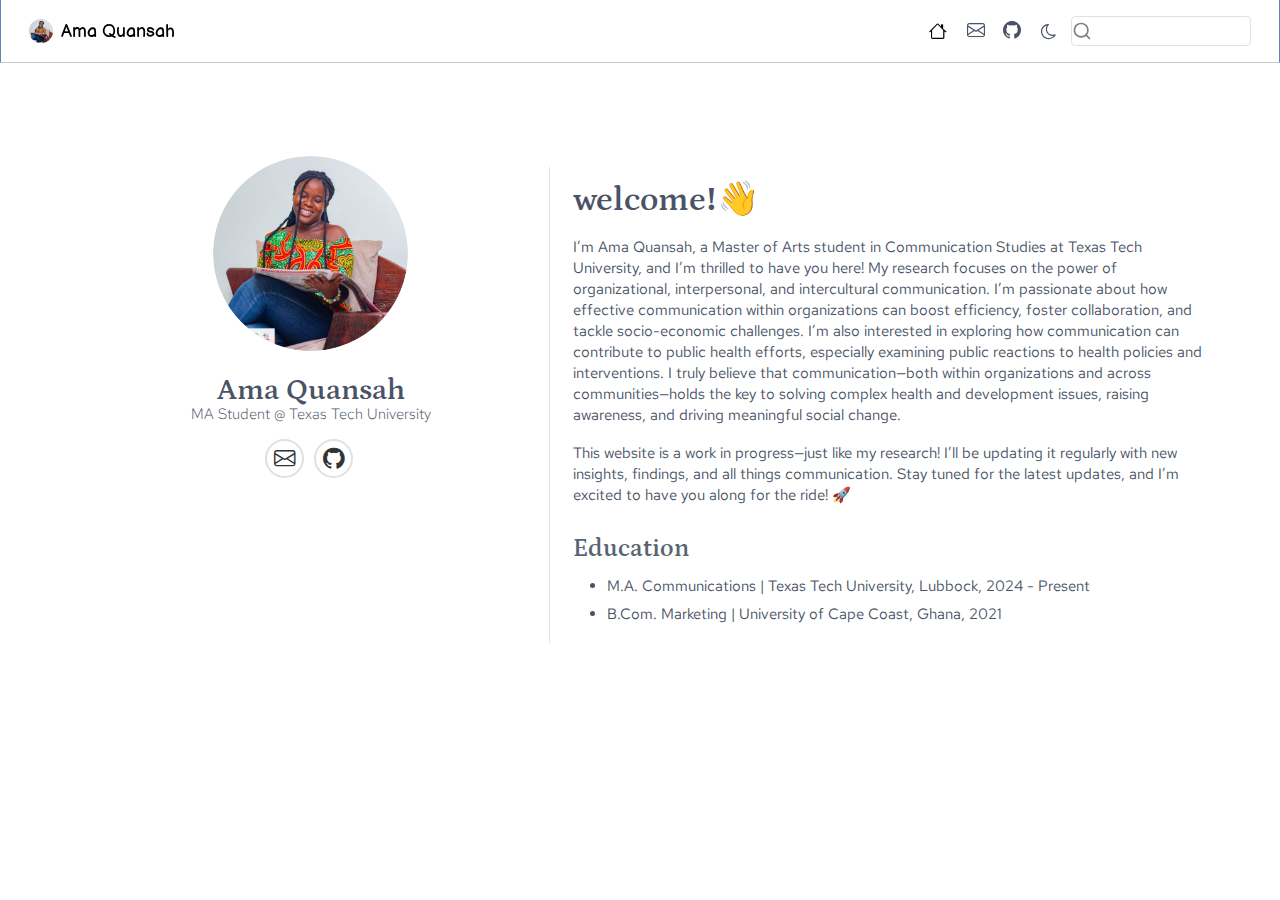
==== docs/index.html @ acfba5a3 "first webpage commit" ====
<!DOCTYPE html>
<html xmlns="http://www.w3.org/1999/xhtml" lang="en" xml:lang="en"><head>

<meta charset="utf-8">
<meta name="generator" content="quarto-1.5.54">

<meta name="viewport" content="width=device-width, initial-scale=1.0, user-scalable=yes">


<title>Ama Quansah</title>
<style>
code{white-space: pre-wrap;}
span.smallcaps{font-variant: small-caps;}
div.columns{display: flex; gap: min(4vw, 1.5em);}
div.column{flex: auto; overflow-x: auto;}
div.hanging-indent{margin-left: 1.5em; text-indent: -1.5em;}
ul.task-list{list-style: none;}
ul.task-list li input[type="checkbox"] {
  width: 0.8em;
  margin: 0 0.8em 0.2em -1em; /* quarto-specific, see https://github.com/quarto-dev/quarto-cli/issues/4556 */ 
  vertical-align: middle;
}
</style>


<script src="site_libs/quarto-nav/quarto-nav.js"></script>
<script src="site_libs/clipboard/clipboard.min.js"></script>
<script src="site_libs/quarto-search/autocomplete.umd.js"></script>
<script src="site_libs/quarto-search/fuse.min.js"></script>
<script src="site_libs/quarto-search/quarto-search.js"></script>
<meta name="quarto:offset" content="./">
<link href="./assets/imgs/ama.png" rel="icon" type="image/png">
<script src="site_libs/quarto-html/quarto.js"></script>
<script src="site_libs/quarto-html/popper.min.js"></script>
<script src="site_libs/quarto-html/tippy.umd.min.js"></script>
<link href="site_libs/quarto-html/tippy.css" rel="stylesheet">
<link href="site_libs/quarto-html/quarto-syntax-highlighting.css" rel="stylesheet" id="quarto-text-highlighting-styles">
<script src="site_libs/bootstrap/bootstrap.min.js"></script>
<link href="site_libs/bootstrap/bootstrap-icons.css" rel="stylesheet">
<link href="site_libs/bootstrap/bootstrap.min.css" rel="stylesheet" id="quarto-bootstrap" data-mode="light">
<script id="quarto-search-options" type="application/json">{
  "location": "navbar",
  "copy-button": false,
  "collapse-after": 3,
  "panel-placement": "end",
  "type": "textbox",
  "limit": 15,
  "keyboard-shortcut": [
    "f",
    "/",
    "s"
  ],
  "language": {
    "search-no-results-text": "No results",
    "search-matching-documents-text": "matching documents",
    "search-copy-link-title": "Copy link to search",
    "search-hide-matches-text": "Hide additional matches",
    "search-more-match-text": "more match in this document",
    "search-more-matches-text": "more matches in this document",
    "search-clear-button-title": "Clear",
    "search-text-placeholder": "",
    "search-detached-cancel-button-title": "Cancel",
    "search-submit-button-title": "Submit",
    "search-label": "Search"
  }
}</script>
<style>html{ scroll-behavior: smooth; }</style>


</head>

<body class="nav-fixed">

<div id="quarto-search-results"></div>
  <header id="quarto-header" class="headroom fixed-top">
    <nav class="navbar navbar-expand-lg " data-bs-theme="dark">
      <div class="navbar-container container-fluid">
      <div class="navbar-brand-container mx-auto">
    <a href="./index.html" class="navbar-brand navbar-brand-logo">
    <img src="./assets/imgs/ama.png" alt="" class="navbar-logo">
    </a>
    <a class="navbar-brand" href="./index.html">
    <span class="navbar-title">Ama Quansah</span>
    </a>
  </div>
            <div id="quarto-search" class="" title="Search"></div>
          <button class="navbar-toggler" type="button" data-bs-toggle="collapse" data-bs-target="#navbarCollapse" aria-controls="navbarCollapse" role="menu" aria-expanded="false" aria-label="Toggle navigation" onclick="if (window.quartoToggleHeadroom) { window.quartoToggleHeadroom(); }">
  <span class="navbar-toggler-icon"></span>
</button>
          <div class="collapse navbar-collapse" id="navbarCollapse">
            <ul class="navbar-nav navbar-nav-scroll ms-auto">
  <li class="nav-item">
    <a class="nav-link active" href="./index.html" aria-current="page"> <i class="bi bi-house" role="img">
</i> 
<span class="menu-text"> </span></a>
  </li>  
  <li class="nav-item compact">
    <a class="nav-link" href="./contact/index.html"> <i class="bi bi-envelope" role="img">
</i> 
<span class="menu-text"></span></a>
  </li>  
  <li class="nav-item compact">
    <a class="nav-link" href="https://github.com/amaquansah"> <i class="bi bi-github" role="img">
</i> 
<span class="menu-text"></span></a>
  </li>  
</ul>
          </div> <!-- /navcollapse -->
            <div class="quarto-navbar-tools">
</div>
      </div> <!-- /container-fluid -->
    </nav>
</header>
<!-- content -->
<div id="quarto-content" class="quarto-container page-columns page-rows-contents page-layout-full page-navbar">
<!-- sidebar -->
<!-- margin-sidebar -->
    
<!-- main -->
<main class="content column-page" id="quarto-document-content">
<link rel="stylesheet" href="https://cdnjs.cloudflare.com/ajax/libs/font-awesome/6.0.0-beta3/css/all.min.css">
<link rel="stylesheet" href="./assets/css/styles.css">
<link rel="stylesheet" href="./assets/theme.scss">
<link rel="stylesheet" href="https://cdnjs.cloudflare.com/ajax/libs/font-awesome/4.7.0/css/font-awesome.min.css">




<div class="quarto-about-trestles column-page">
  <div class="about-entity">
    <img src="assets/imgs/ama.png" class="about-image
  round " style="height: 13em; width: 13em;">
<header id="title-block-header" class="quarto-title-block default">
<div class="quarto-title">
<h1 class="title">Ama Quansah</h1>
<p class="subtitle lead">MA Student @ Texas Tech University</p>
</div>
<div class="quarto-title-meta column-page">
  </div>
</header>
    <div class="about-links">
  <a href="/contact/index.html" class="about-link" rel="" target="">
    <i class="bi bi-envelope"></i>
     <span class="about-link-text"></span>
  </a>
  <a href="https://github.com/amaquansah" class="about-link" rel="" target="">
    <i class="bi bi-github"></i>
     <span class="about-link-text"></span>
  </a>
</div>
  </div>
  <div class="about-contents"><div id="hero-heading">
<section id="welcome" class="level1">
<h1>welcome<span style="font-family:'Georgia';">!</span>👋</h1>
<p>I’m Ama Quansah, a Master of Arts student in Communication Studies at Texas Tech University, and I’m thrilled to have you here! My research focuses on the power of organizational, interpersonal, and intercultural communication. I’m passionate about how effective communication within organizations can boost efficiency, foster collaboration, and tackle socio-economic challenges. I’m also interested in exploring how communication can contribute to public health efforts, especially examining public reactions to health policies and interventions. I truly believe that communication—both within organizations and across communities—holds the key to solving complex health and development issues, raising awareness, and driving meaningful social change.</p>
<p>This website is a work in progress—just like my research! I’ll be updating it regularly with new insights, findings, and all things communication. Stay tuned for the latest updates, and I’m excited to have you along for the ride! 🚀</p>
<section id="education" class="level3">
<h3 data-anchor-id="education">Education</h3>
<ul>
    <li>
        M.A. Communications | Texas Tech University, Lubbock, 2024 - Present
    </li><div style="height: 6px;"></div>
    <li>
       B.Com. Marketing | University of Cape Coast, Ghana, 2021
    </li>
</ul>
</section>
</section>
</div></div>
</div>





</main> <!-- /main -->
<script id="quarto-html-after-body" type="application/javascript">
window.document.addEventListener("DOMContentLoaded", function (event) {
  const toggleBodyColorMode = (bsSheetEl) => {
    const mode = bsSheetEl.getAttribute("data-mode");
    const bodyEl = window.document.querySelector("body");
    if (mode === "dark") {
      bodyEl.classList.add("quarto-dark");
      bodyEl.classList.remove("quarto-light");
    } else {
      bodyEl.classList.add("quarto-light");
      bodyEl.classList.remove("quarto-dark");
    }
  }
  const toggleBodyColorPrimary = () => {
    const bsSheetEl = window.document.querySelector("link#quarto-bootstrap");
    if (bsSheetEl) {
      toggleBodyColorMode(bsSheetEl);
    }
  }
  toggleBodyColorPrimary();  
  const isCodeAnnotation = (el) => {
    for (const clz of el.classList) {
      if (clz.startsWith('code-annotation-')) {                     
        return true;
      }
    }
    return false;
  }
  const onCopySuccess = function(e) {
    // button target
    const button = e.trigger;
    // don't keep focus
    button.blur();
    // flash "checked"
    button.classList.add('code-copy-button-checked');
    var currentTitle = button.getAttribute("title");
    button.setAttribute("title", "Copied!");
    let tooltip;
    if (window.bootstrap) {
      button.setAttribute("data-bs-toggle", "tooltip");
      button.setAttribute("data-bs-placement", "left");
      button.setAttribute("data-bs-title", "Copied!");
      tooltip = new bootstrap.Tooltip(button, 
        { trigger: "manual", 
          customClass: "code-copy-button-tooltip",
          offset: [0, -8]});
      tooltip.show();    
    }
    setTimeout(function() {
      if (tooltip) {
        tooltip.hide();
        button.removeAttribute("data-bs-title");
        button.removeAttribute("data-bs-toggle");
        button.removeAttribute("data-bs-placement");
      }
      button.setAttribute("title", currentTitle);
      button.classList.remove('code-copy-button-checked');
    }, 1000);
    // clear code selection
    e.clearSelection();
  }
  const getTextToCopy = function(trigger) {
      const codeEl = trigger.previousElementSibling.cloneNode(true);
      for (const childEl of codeEl.children) {
        if (isCodeAnnotation(childEl)) {
          childEl.remove();
        }
      }
      return codeEl.innerText;
  }
  const clipboard = new window.ClipboardJS('.code-copy-button:not([data-in-quarto-modal])', {
    text: getTextToCopy
  });
  clipboard.on('success', onCopySuccess);
  if (window.document.getElementById('quarto-embedded-source-code-modal')) {
    // For code content inside modals, clipBoardJS needs to be initialized with a container option
    // TODO: Check when it could be a function (https://github.com/zenorocha/clipboard.js/issues/860)
    const clipboardModal = new window.ClipboardJS('.code-copy-button[data-in-quarto-modal]', {
      text: getTextToCopy,
      container: window.document.getElementById('quarto-embedded-source-code-modal')
    });
    clipboardModal.on('success', onCopySuccess);
  }
    var localhostRegex = new RegExp(/^(?:http|https):\/\/localhost\:?[0-9]*\//);
    var mailtoRegex = new RegExp(/^mailto:/);
      var filterRegex = new RegExp('/' + window.location.host + '/');
    var isInternal = (href) => {
        return filterRegex.test(href) || localhostRegex.test(href) || mailtoRegex.test(href);
    }
    // Inspect non-navigation links and adorn them if external
 	var links = window.document.querySelectorAll('a[href]:not(.nav-link):not(.navbar-brand):not(.toc-action):not(.sidebar-link):not(.sidebar-item-toggle):not(.pagination-link):not(.no-external):not([aria-hidden]):not(.dropdown-item):not(.quarto-navigation-tool):not(.about-link)');
    for (var i=0; i<links.length; i++) {
      const link = links[i];
      if (!isInternal(link.href)) {
        // undo the damage that might have been done by quarto-nav.js in the case of
        // links that we want to consider external
        if (link.dataset.originalHref !== undefined) {
          link.href = link.dataset.originalHref;
        }
      }
    }
  function tippyHover(el, contentFn, onTriggerFn, onUntriggerFn) {
    const config = {
      allowHTML: true,
      maxWidth: 500,
      delay: 100,
      arrow: false,
      appendTo: function(el) {
          return el.parentElement;
      },
      interactive: true,
      interactiveBorder: 10,
      theme: 'quarto',
      placement: 'bottom-start',
    };
    if (contentFn) {
      config.content = contentFn;
    }
    if (onTriggerFn) {
      config.onTrigger = onTriggerFn;
    }
    if (onUntriggerFn) {
      config.onUntrigger = onUntriggerFn;
    }
    window.tippy(el, config); 
  }
  const noterefs = window.document.querySelectorAll('a[role="doc-noteref"]');
  for (var i=0; i<noterefs.length; i++) {
    const ref = noterefs[i];
    tippyHover(ref, function() {
      // use id or data attribute instead here
      let href = ref.getAttribute('data-footnote-href') || ref.getAttribute('href');
      try { href = new URL(href).hash; } catch {}
      const id = href.replace(/^#\/?/, "");
      const note = window.document.getElementById(id);
      if (note) {
        return note.innerHTML;
      } else {
        return "";
      }
    });
  }
  const xrefs = window.document.querySelectorAll('a.quarto-xref');
  const processXRef = (id, note) => {
    // Strip column container classes
    const stripColumnClz = (el) => {
      el.classList.remove("page-full", "page-columns");
      if (el.children) {
        for (const child of el.children) {
          stripColumnClz(child);
        }
      }
    }
    stripColumnClz(note)
    if (id === null || id.startsWith('sec-')) {
      // Special case sections, only their first couple elements
      const container = document.createElement("div");
      if (note.children && note.children.length > 2) {
        container.appendChild(note.children[0].cloneNode(true));
        for (let i = 1; i < note.children.length; i++) {
          const child = note.children[i];
          if (child.tagName === "P" && child.innerText === "") {
            continue;
          } else {
            container.appendChild(child.cloneNode(true));
            break;
          }
        }
        if (window.Quarto?.typesetMath) {
          window.Quarto.typesetMath(container);
        }
        return container.innerHTML
      } else {
        if (window.Quarto?.typesetMath) {
          window.Quarto.typesetMath(note);
        }
        return note.innerHTML;
      }
    } else {
      // Remove any anchor links if they are present
      const anchorLink = note.querySelector('a.anchorjs-link');
      if (anchorLink) {
        anchorLink.remove();
      }
      if (window.Quarto?.typesetMath) {
        window.Quarto.typesetMath(note);
      }
      // TODO in 1.5, we should make sure this works without a callout special case
      if (note.classList.contains("callout")) {
        return note.outerHTML;
      } else {
        return note.innerHTML;
      }
    }
  }
  for (var i=0; i<xrefs.length; i++) {
    const xref = xrefs[i];
    tippyHover(xref, undefined, function(instance) {
      instance.disable();
      let url = xref.getAttribute('href');
      let hash = undefined; 
      if (url.startsWith('#')) {
        hash = url;
      } else {
        try { hash = new URL(url).hash; } catch {}
      }
      if (hash) {
        const id = hash.replace(/^#\/?/, "");
        const note = window.document.getElementById(id);
        if (note !== null) {
          try {
            const html = processXRef(id, note.cloneNode(true));
            instance.setContent(html);
          } finally {
            instance.enable();
            instance.show();
          }
        } else {
          // See if we can fetch this
          fetch(url.split('#')[0])
          .then(res => res.text())
          .then(html => {
            const parser = new DOMParser();
            const htmlDoc = parser.parseFromString(html, "text/html");
            const note = htmlDoc.getElementById(id);
            if (note !== null) {
              const html = processXRef(id, note);
              instance.setContent(html);
            } 
          }).finally(() => {
            instance.enable();
            instance.show();
          });
        }
      } else {
        // See if we can fetch a full url (with no hash to target)
        // This is a special case and we should probably do some content thinning / targeting
        fetch(url)
        .then(res => res.text())
        .then(html => {
          const parser = new DOMParser();
          const htmlDoc = parser.parseFromString(html, "text/html");
          const note = htmlDoc.querySelector('main.content');
          if (note !== null) {
            // This should only happen for chapter cross references
            // (since there is no id in the URL)
            // remove the first header
            if (note.children.length > 0 && note.children[0].tagName === "HEADER") {
              note.children[0].remove();
            }
            const html = processXRef(null, note);
            instance.setContent(html);
          } 
        }).finally(() => {
          instance.enable();
          instance.show();
        });
      }
    }, function(instance) {
    });
  }
      let selectedAnnoteEl;
      const selectorForAnnotation = ( cell, annotation) => {
        let cellAttr = 'data-code-cell="' + cell + '"';
        let lineAttr = 'data-code-annotation="' +  annotation + '"';
        const selector = 'span[' + cellAttr + '][' + lineAttr + ']';
        return selector;
      }
      const selectCodeLines = (annoteEl) => {
        const doc = window.document;
        const targetCell = annoteEl.getAttribute("data-target-cell");
        const targetAnnotation = annoteEl.getAttribute("data-target-annotation");
        const annoteSpan = window.document.querySelector(selectorForAnnotation(targetCell, targetAnnotation));
        const lines = annoteSpan.getAttribute("data-code-lines").split(",");
        const lineIds = lines.map((line) => {
          return targetCell + "-" + line;
        })
        let top = null;
        let height = null;
        let parent = null;
        if (lineIds.length > 0) {
            //compute the position of the single el (top and bottom and make a div)
            const el = window.document.getElementById(lineIds[0]);
            top = el.offsetTop;
            height = el.offsetHeight;
            parent = el.parentElement.parentElement;
          if (lineIds.length > 1) {
            const lastEl = window.document.getElementById(lineIds[lineIds.length - 1]);
            const bottom = lastEl.offsetTop + lastEl.offsetHeight;
            height = bottom - top;
          }
          if (top !== null && height !== null && parent !== null) {
            // cook up a div (if necessary) and position it 
            let div = window.document.getElementById("code-annotation-line-highlight");
            if (div === null) {
              div = window.document.createElement("div");
              div.setAttribute("id", "code-annotation-line-highlight");
              div.style.position = 'absolute';
              parent.appendChild(div);
            }
            div.style.top = top - 2 + "px";
            div.style.height = height + 4 + "px";
            div.style.left = 0;
            let gutterDiv = window.document.getElementById("code-annotation-line-highlight-gutter");
            if (gutterDiv === null) {
              gutterDiv = window.document.createElement("div");
              gutterDiv.setAttribute("id", "code-annotation-line-highlight-gutter");
              gutterDiv.style.position = 'absolute';
              const codeCell = window.document.getElementById(targetCell);
              const gutter = codeCell.querySelector('.code-annotation-gutter');
              gutter.appendChild(gutterDiv);
            }
            gutterDiv.style.top = top - 2 + "px";
            gutterDiv.style.height = height + 4 + "px";
          }
          selectedAnnoteEl = annoteEl;
        }
      };
      const unselectCodeLines = () => {
        const elementsIds = ["code-annotation-line-highlight", "code-annotation-line-highlight-gutter"];
        elementsIds.forEach((elId) => {
          const div = window.document.getElementById(elId);
          if (div) {
            div.remove();
          }
        });
        selectedAnnoteEl = undefined;
      };
        // Handle positioning of the toggle
    window.addEventListener(
      "resize",
      throttle(() => {
        elRect = undefined;
        if (selectedAnnoteEl) {
          selectCodeLines(selectedAnnoteEl);
        }
      }, 10)
    );
    function throttle(fn, ms) {
    let throttle = false;
    let timer;
      return (...args) => {
        if(!throttle) { // first call gets through
            fn.apply(this, args);
            throttle = true;
        } else { // all the others get throttled
            if(timer) clearTimeout(timer); // cancel #2
            timer = setTimeout(() => {
              fn.apply(this, args);
              timer = throttle = false;
            }, ms);
        }
      };
    }
      // Attach click handler to the DT
      const annoteDls = window.document.querySelectorAll('dt[data-target-cell]');
      for (const annoteDlNode of annoteDls) {
        annoteDlNode.addEventListener('click', (event) => {
          const clickedEl = event.target;
          if (clickedEl !== selectedAnnoteEl) {
            unselectCodeLines();
            const activeEl = window.document.querySelector('dt[data-target-cell].code-annotation-active');
            if (activeEl) {
              activeEl.classList.remove('code-annotation-active');
            }
            selectCodeLines(clickedEl);
            clickedEl.classList.add('code-annotation-active');
          } else {
            // Unselect the line
            unselectCodeLines();
            clickedEl.classList.remove('code-annotation-active');
          }
        });
      }
  const findCites = (el) => {
    const parentEl = el.parentElement;
    if (parentEl) {
      const cites = parentEl.dataset.cites;
      if (cites) {
        return {
          el,
          cites: cites.split(' ')
        };
      } else {
        return findCites(el.parentElement)
      }
    } else {
      return undefined;
    }
  };
  var bibliorefs = window.document.querySelectorAll('a[role="doc-biblioref"]');
  for (var i=0; i<bibliorefs.length; i++) {
    const ref = bibliorefs[i];
    const citeInfo = findCites(ref);
    if (citeInfo) {
      tippyHover(citeInfo.el, function() {
        var popup = window.document.createElement('div');
        citeInfo.cites.forEach(function(cite) {
          var citeDiv = window.document.createElement('div');
          citeDiv.classList.add('hanging-indent');
          citeDiv.classList.add('csl-entry');
          var biblioDiv = window.document.getElementById('ref-' + cite);
          if (biblioDiv) {
            citeDiv.innerHTML = biblioDiv.innerHTML;
          }
          popup.appendChild(citeDiv);
        });
        return popup.innerHTML;
      });
    }
  }
});
</script>
</div> <!-- /content -->
<script src="./assets/js/scripts.js"></script>




<script src="site_libs/quarto-html/zenscroll-min.js"></script>
</body></html>
---- docs/site_libs/quarto-html/tippy.css ----
.tippy-box[data-animation=fade][data-state=hidden]{opacity:0}[data-tippy-root]{max-width:calc(100vw - 10px)}.tippy-box{position:relative;background-color:#333;color:#fff;border-radius:4px;font-size:14px;line-height:1.4;white-space:normal;outline:0;transition-property:transform,visibility,opacity}.tippy-box[data-placement^=top]>.tippy-arrow{bottom:0}.tippy-box[data-placement^=top]>.tippy-arrow:before{bottom:-7px;left:0;border-width:8px 8px 0;border-top-color:initial;transform-origin:center top}.tippy-box[data-placement^=bottom]>.tippy-arrow{top:0}.tippy-box[data-placement^=bottom]>.tippy-arrow:before{top:-7px;left:0;border-width:0 8px 8px;border-bottom-color:initial;transform-origin:center bottom}.tippy-box[data-placement^=left]>.tippy-arrow{right:0}.tippy-box[data-placement^=left]>.tippy-arrow:before{border-width:8px 0 8px 8px;border-left-color:initial;right:-7px;transform-origin:center left}.tippy-box[data-placement^=right]>.tippy-arrow{left:0}.tippy-box[data-placement^=right]>.tippy-arrow:before{left:-7px;border-width:8px 8px 8px 0;border-right-color:initial;transform-origin:center right}.tippy-box[data-inertia][data-state=visible]{transition-timing-function:cubic-bezier(.54,1.5,.38,1.11)}.tippy-arrow{width:16px;height:16px;color:#333}.tippy-arrow:before{content:"";position:absolute;border-color:transparent;border-style:solid}.tippy-content{position:relative;padding:5px 9px;z-index:1}
---- docs/site_libs/quarto-html/quarto-syntax-highlighting.css ----
/* quarto syntax highlight colors */
:root {
  --quarto-hl-ot-color: #d91e18;
  --quarto-hl-at-color: #a55a00;
  --quarto-hl-ss-color: #008000;
  --quarto-hl-an-color: #696969;
  --quarto-hl-fu-color: #06287e;
  --quarto-hl-st-color: #008000;
  --quarto-hl-cf-color: #d91e18;
  --quarto-hl-op-color: #00769e;
  --quarto-hl-er-color: #7928a1;
  --quarto-hl-bn-color: #7928a1;
  --quarto-hl-al-color: #7928a1;
  --quarto-hl-va-color: #a55a00;
  --quarto-hl-bu-color: inherit;
  --quarto-hl-ex-color: inherit;
  --quarto-hl-pp-color: #7928a1;
  --quarto-hl-in-color: #696969;
  --quarto-hl-vs-color: #008000;
  --quarto-hl-wa-color: #696969;
  --quarto-hl-do-color: #696969;
  --quarto-hl-im-color: inherit;
  --quarto-hl-ch-color: #008000;
  --quarto-hl-dt-color: #7928a1;
  --quarto-hl-fl-color: #a55a00;
  --quarto-hl-co-color: #696969;
  --quarto-hl-cv-color: #696969;
  --quarto-hl-cn-color: #d91e18;
  --quarto-hl-sc-color: #00769e;
  --quarto-hl-dv-color: #7928a1;
  --quarto-hl-kw-color: #d91e18;
}

/* other quarto variables */
:root {
  --quarto-font-monospace: "Dank Mono", SFMono-Regular, Menlo, Monaco, Consolas, "Liberation Mono", "Courier New", monospace;
}

pre > code.sourceCode > span {
  color: #545454;
}

code span {
  color: #545454;
}

code.sourceCode > span {
  color: #545454;
}

div.sourceCode,
div.sourceCode pre.sourceCode {
  color: #545454;
}

code span.ot {
  color: #d91e18;
  font-style: inherit;
}

code span.at {
  color: #a55a00;
  font-style: inherit;
}

code span.ss {
  color: #008000;
  font-style: inherit;
}

code span.an {
  color: #696969;
  font-style: inherit;
}

code span.fu {
  color: #06287e;
  font-style: inherit;
}

code span.st {
  color: #008000;
  font-style: inherit;
}

code span.cf {
  color: #d91e18;
  font-style: inherit;
}

code span.op {
  color: #00769e;
  font-style: inherit;
}

code span.er {
  color: #7928a1;
  font-style: inherit;
}

code span.bn {
  color: #7928a1;
  font-style: inherit;
}

code span.al {
  color: #7928a1;
  font-style: inherit;
}

code span.va {
  color: #a55a00;
  font-style: inherit;
}

code span.bu {
  font-style: inherit;
}

code span.ex {
  font-style: inherit;
}

code span.pp {
  color: #7928a1;
  font-style: inherit;
}

code span.in {
  color: #696969;
  font-style: inherit;
}

code span.vs {
  color: #008000;
  font-style: inherit;
}

code span.wa {
  color: #696969;
  font-style: italic;
}

code span.do {
  color: #696969;
  font-style: italic;
}

code span.im {
  font-style: inherit;
}

code span.ch {
  color: #008000;
  font-style: inherit;
}

code span.dt {
  color: #7928a1;
  font-style: inherit;
}

code span.fl {
  color: #a55a00;
  font-style: inherit;
}

code span.co {
  color: #696969;
  font-style: inherit;
}

code span.cv {
  color: #696969;
  font-style: italic;
}

code span.cn {
  color: #d91e18;
  font-style: inherit;
}

code span.sc {
  color: #00769e;
  font-style: inherit;
}

code span.dv {
  color: #7928a1;
  font-style: inherit;
}

code span.kw {
  color: #d91e18;
  font-style: inherit;
}

.prevent-inlining {
  content: "</";
}

/*# sourceMappingURL=debc5d5d77c3f9108843748ff7464032.css.map */
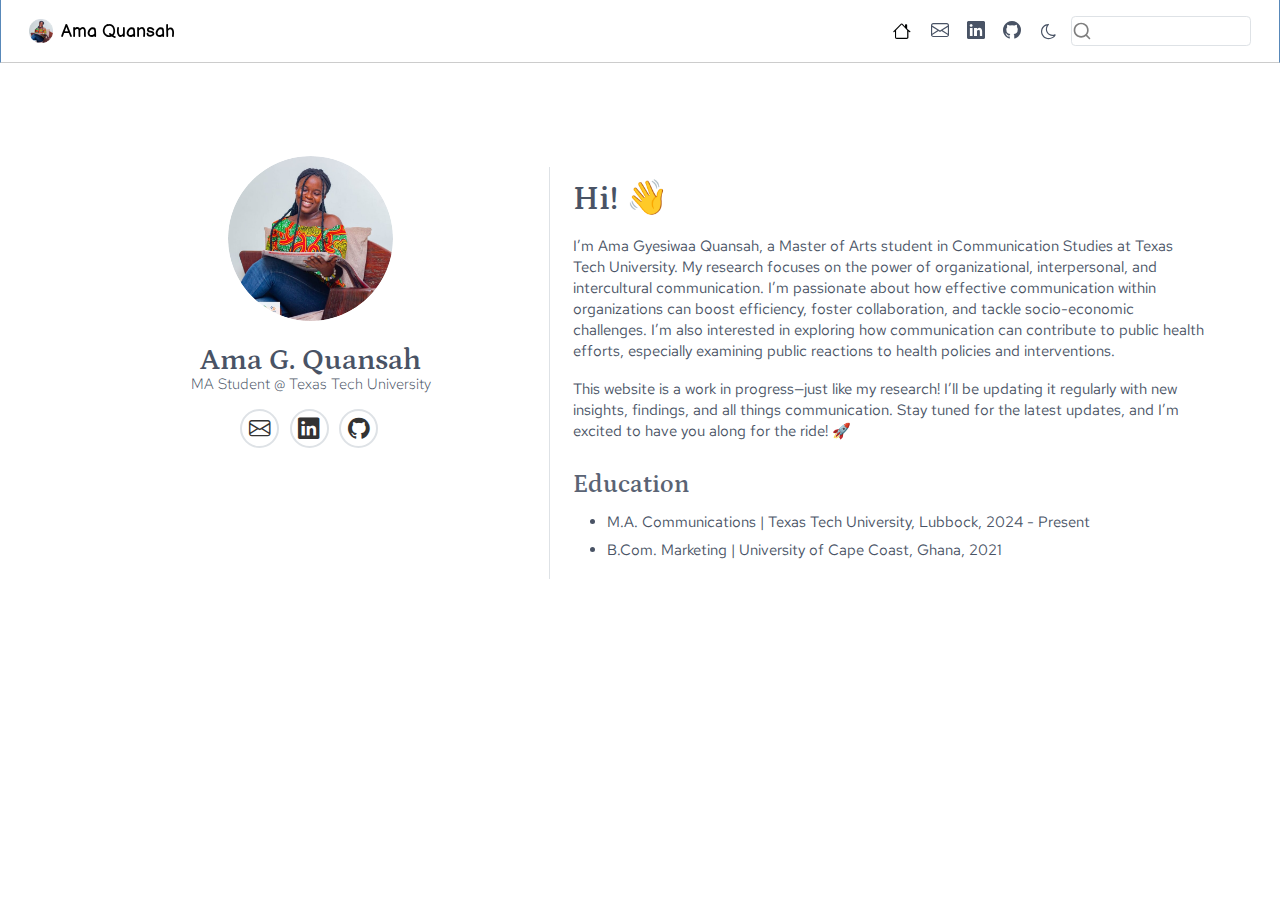
==== commit dd18035a: "updated homepage" ====
--- a/docs/index.html
+++ b/docs/index.html
@@ -7,7 +7,7 @@
 <meta name="viewport" content="width=device-width, initial-scale=1.0, user-scalable=yes">
 
 
-<title>Ama Quansah</title>
+<title>Ama G. Quansah – Ama Quansah</title>
 <style>
 code{white-space: pre-wrap;}
 span.smallcaps{font-variant: small-caps;}
@@ -100,6 +100,11 @@
 <span class="menu-text"></span></a>
   </li>  
   <li class="nav-item compact">
+    <a class="nav-link" href="https://www.linkedin.com/in/amagyesiwaa"> <i class="bi bi-linkedin" role="img">
+</i> 
+<span class="menu-text"></span></a>
+  </li>  
+  <li class="nav-item compact">
     <a class="nav-link" href="https://github.com/amaquansah"> <i class="bi bi-github" role="img">
 </i> 
 <span class="menu-text"></span></a>
@@ -129,10 +134,10 @@
 <div class="quarto-about-trestles column-page">
   <div class="about-entity">
     <img src="assets/imgs/ama.png" class="about-image
-  round " style="height: 13em; width: 13em;">
+  round " style="height: 11em; width: 11em;">
 <header id="title-block-header" class="quarto-title-block default">
 <div class="quarto-title">
-<h1 class="title">Ama Quansah</h1>
+<h1 class="title">Ama G. Quansah</h1>
 <p class="subtitle lead">MA Student @ Texas Tech University</p>
 </div>
 <div class="quarto-title-meta column-page">
@@ -143,6 +148,10 @@
     <i class="bi bi-envelope"></i>
      <span class="about-link-text"></span>
   </a>
+  <a href="https://www.linkedin.com/in/amagyesiwaa" class="about-link" rel="" target="">
+    <i class="bi bi-linkedin"></i>
+     <span class="about-link-text"></span>
+  </a>
   <a href="https://github.com/amaquansah" class="about-link" rel="" target="">
     <i class="bi bi-github"></i>
      <span class="about-link-text"></span>
@@ -150,9 +159,9 @@
 </div>
   </div>
   <div class="about-contents"><div id="hero-heading">
-<section id="welcome" class="level1">
-<h1>welcome<span style="font-family:'Georgia';">!</span>👋</h1>
-<p>I’m Ama Quansah, a Master of Arts student in Communication Studies at Texas Tech University, and I’m thrilled to have you here! My research focuses on the power of organizational, interpersonal, and intercultural communication. I’m passionate about how effective communication within organizations can boost efficiency, foster collaboration, and tackle socio-economic challenges. I’m also interested in exploring how communication can contribute to public health efforts, especially examining public reactions to health policies and interventions. I truly believe that communication—both within organizations and across communities—holds the key to solving complex health and development issues, raising awareness, and driving meaningful social change.</p>
+<section id="hi" class="level1">
+<h1>Hi! 👋</h1>
+<p>I’m Ama Gyesiwaa Quansah, a Master of Arts student in Communication Studies at Texas Tech University. My research focuses on the power of organizational, interpersonal, and intercultural communication. I’m passionate about how effective communication within organizations can boost efficiency, foster collaboration, and tackle socio-economic challenges. I’m also interested in exploring how communication can contribute to public health efforts, especially examining public reactions to health policies and interventions.</p>
 <p>This website is a work in progress—just like my research! I’ll be updating it regularly with new insights, findings, and all things communication. Stay tuned for the latest updates, and I’m excited to have you along for the ride! 🚀</p>
 <section id="education" class="level3">
 <h3 data-anchor-id="education">Education</h3>
